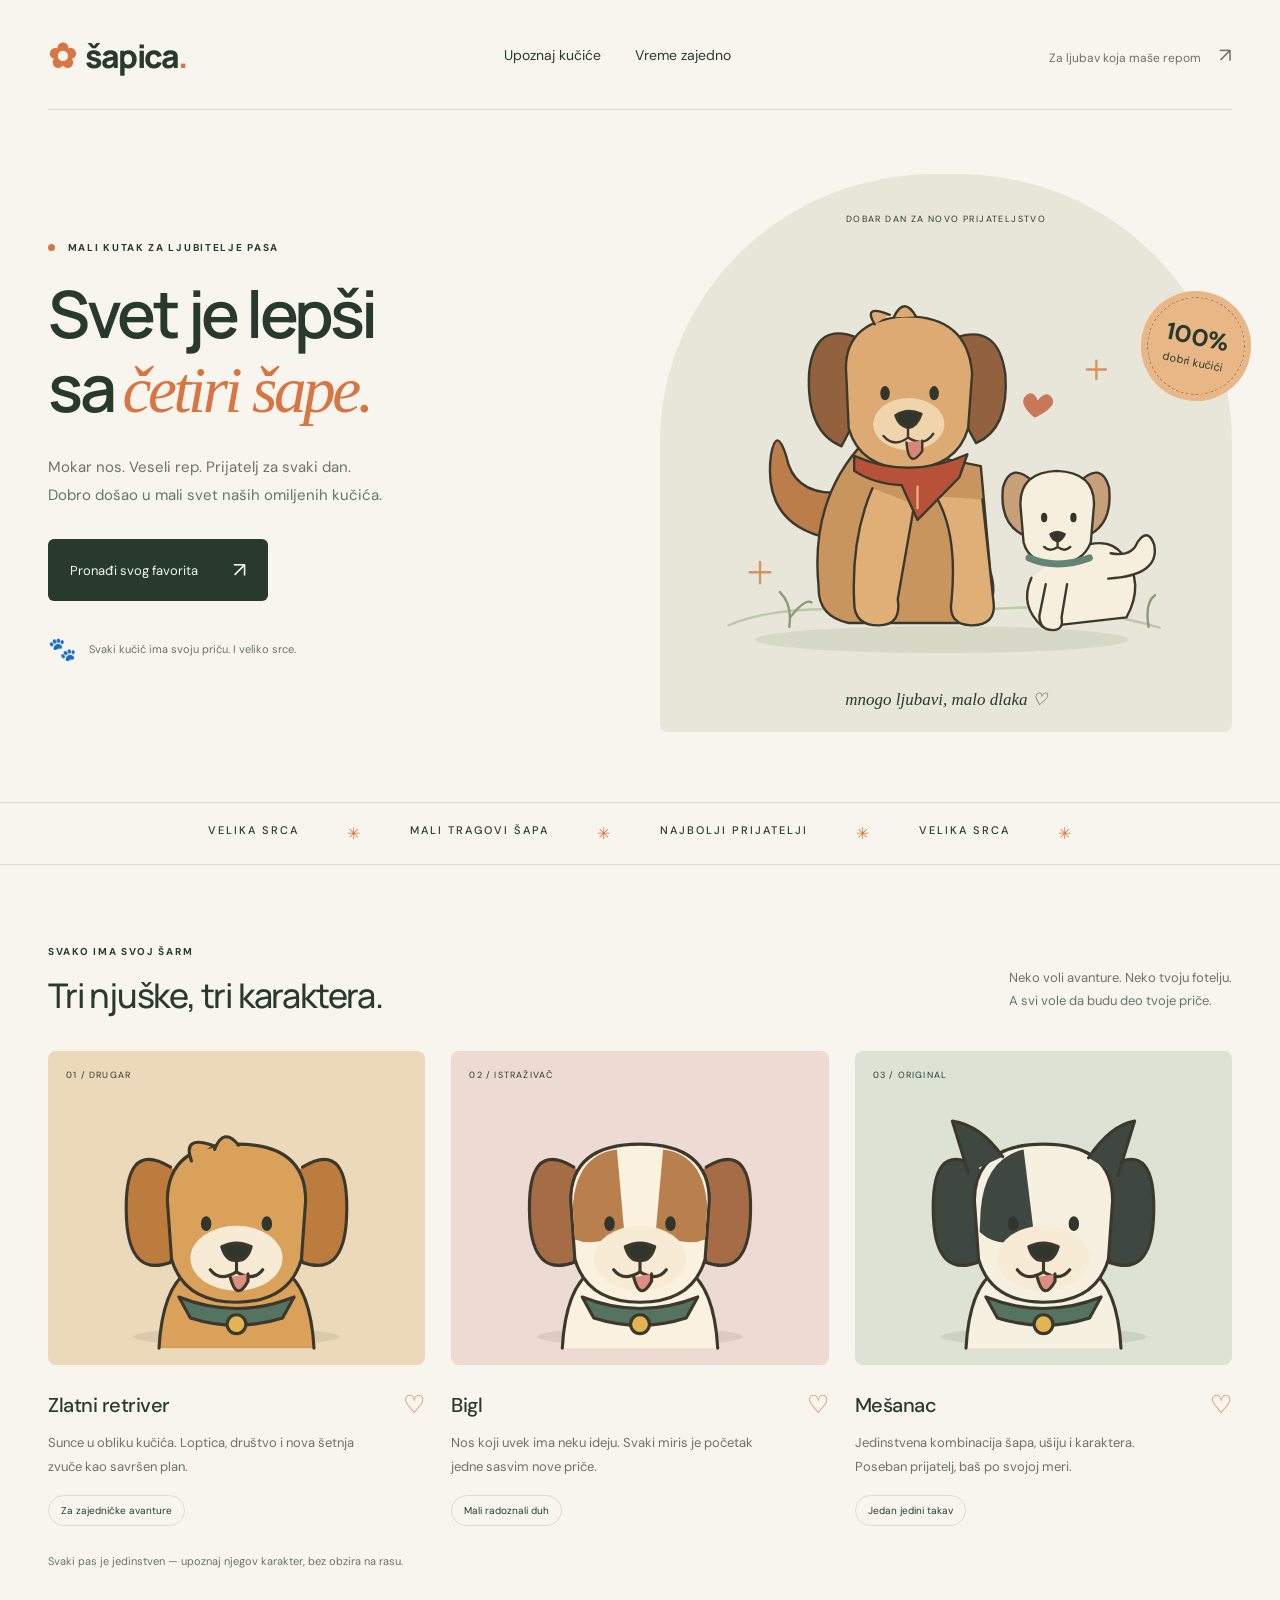
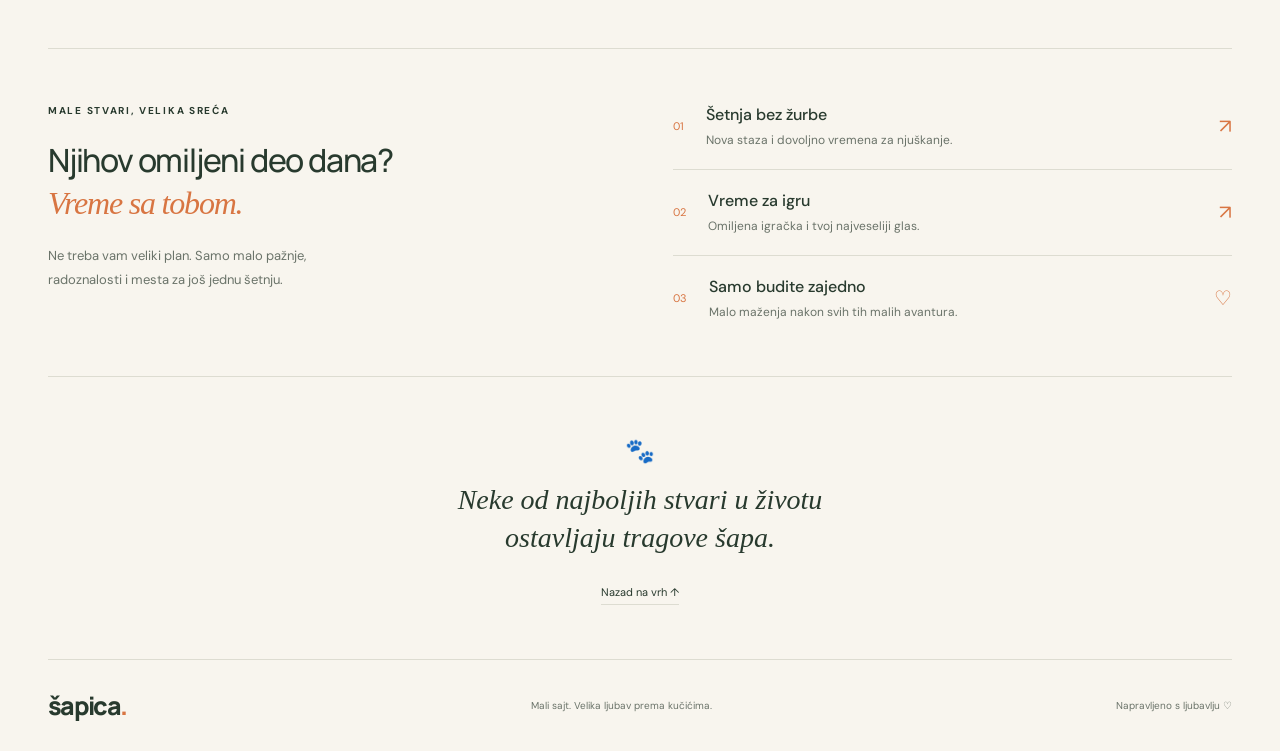
==== index.html @ c19b3b9b "Add Šapica static dog website" ====
<!doctype html>
<html lang="sr-Latn">
<head>
  <meta charset="UTF-8">
  <meta name="viewport" content="width=device-width, initial-scale=1">
  <meta name="theme-color" content="#f8f5ee">
  <meta name="description" content="Mali kutak za velike ljubitelje pasa. Upoznaj kučiće i pronađi inspiraciju za vreme sa svojim najboljim prijateljem.">
  <title>Šapica — mali svet kučića</title>
  <link rel="icon" href="sapica.svg" type="image/svg+xml">
  <link rel="stylesheet" href="style.css">
</head>
<body>
  <a class="skip-link" href="#sadrzaj">Pređi na sadržaj</a>
  <header class="site-header wrap">
    <a class="brand" href="#" aria-label="Šapica, početna"><span class="brand-icon">✿</span> šapica<span class="brand-dot">.</span></a>
    <nav aria-label="Glavna navigacija"><a href="#kucici">Upoznaj kučiće</a><a href="#zajedno">Vreme zajedno</a></nav>
    <a class="header-note" href="#zajedno">Za ljubav koja maše repom <span>↗</span></a>
  </header>
  <main id="sadrzaj">
    <section class="hero wrap">
      <div class="hero-copy">
        <p class="eyebrow"><span></span> MALI KUTAK ZA LJUBITELJE PASA</p>
        <h1>Svet je lepši<br>sa <em>četiri šape.</em></h1>
        <p class="intro">Mokar nos. Veseli rep. Prijatelj za svaki dan.<br>Dobro došao u mali svet naših omiljenih kučića.</p>
        <a class="button" href="#kucici">Pronađi svog favorita <span>↗</span></a>
        <div class="hero-footnote"><span class="tiny-paw">🐾</span> Svaki kučić ima svoju priču. I veliko srce.</div>
      </div>
      <div class="hero-art">
        <div class="art-heading">DOBAR DAN ZA NOVO PRIJATELJSTVO</div>
        <img src="kucici.svg" width="700" height="640" alt="Ilustracija veselog smeđeg kučića sa crvenom maramom i malog belog kučića">
        <span class="art-sticker">100%<br><small>dobri kučići</small></span>
        <span class="art-caption">mnogo ljubavi, malo dlaka ♡</span>
      </div>
    </section>
    <div class="ribbon" aria-hidden="true"><span>VELIKA SRCA</span><span>✳</span><span>MALI TRAGOVI ŠAPA</span><span>✳</span><span>NAJBOLJI PRIJATELJI</span><span>✳</span><span>VELIKA SRCA</span><span>✳</span></div>
    <section class="dogs wrap" id="kucici">
      <div class="section-heading"><div><p class="eyebrow">SVAKO IMA SVOJ ŠARM</p><h2>Tri njuške, tri karaktera.</h2></div><p>Neko voli avanture. Neko tvoju fotelju.<br>A svi vole da budu deo tvoje priče.</p></div>
      <div class="dog-grid">
        <article class="dog-card"><div class="portrait golden"><img src="retriver.svg" alt="Ilustracija zlatnog retrivera" width="360" height="300" loading="lazy"><span>01 / DRUGAR</span></div><div class="card-title"><h3>Zlatni retriver</h3><span>♡</span></div><p>Sunce u obliku kučića. Loptica, društvo i nova šetnja zvuče kao savršen plan.</p><span class="tag">Za zajedničke avanture</span></article>
        <article class="dog-card"><div class="portrait pink"><img src="bigl.svg" alt="Ilustracija bigla" width="360" height="300" loading="lazy"><span>02 / ISTRAŽIVAČ</span></div><div class="card-title"><h3>Bigl</h3><span>♡</span></div><p>Nos koji uvek ima neku ideju. Svaki miris je početak jedne sasvim nove priče.</p><span class="tag">Mali radoznali duh</span></article>
        <article class="dog-card"><div class="portrait green"><img src="mesanac.svg" alt="Ilustracija crno-belog mešanca" width="360" height="300" loading="lazy"><span>03 / ORIGINAL</span></div><div class="card-title"><h3>Mešanac</h3><span>♡</span></div><p>Jedinstvena kombinacija šapa, ušiju i karaktera. Poseban prijatelj, baš po svojoj meri.</p><span class="tag">Jedan jedini takav</span></article>
      </div>
      <p class="small-note">Svaki pas je jedinstven — upoznaj njegov karakter, bez obzira na rasu.</p>
    </section>
    <section class="together wrap" id="zajedno"><div class="together-copy"><p class="eyebrow">MALE STVARI, VELIKA SREĆA</p><h2>Njihov omiljeni deo dana?<br><em>Vreme sa tobom.</em></h2><p>Ne treba vam veliki plan. Samo malo pažnje,<br>radoznalosti i mesta za još jednu šetnju.</p></div><div class="ideas"><div><span>01</span><div><h3>Šetnja bez žurbe</h3><p>Nova staza i dovoljno vremena za njuškanje.</p></div><span>↗</span></div><div><span>02</span><div><h3>Vreme za igru</h3><p>Omiljena igračka i tvoj najveseliji glas.</p></div><span>↗</span></div><div><span>03</span><div><h3>Samo budite zajedno</h3><p>Malo maženja nakon svih tih malih avantura.</p></div><span>♡</span></div></div></section>
    <section class="closing wrap"><span>🐾</span><p>Neke od najboljih stvari u životu<br>ostavljaju tragove šapa.</p><a href="#">Nazad na vrh ↑</a></section>
  </main>
  <footer class="wrap"><a class="brand" href="#">šapica<span class="brand-dot">.</span></a><p>Mali sajt. Velika ljubav prema kučićima.</p><span>Napravljeno s ljubavlju ♡</span></footer>
</body>
</html>
---- style.css ----
@import url('https://fonts.googleapis.com/css2?family=DM+Sans:wght@400;500;600;700&family=Manrope:wght@400;500;600;700;800&display=swap');
:root{--paper:#f8f5ee;--ink:#283a2e;--muted:#6a7369;--orange:#d87542;--line:#dddcd1}*{box-sizing:border-box}html{scroll-behavior:smooth;scroll-padding-top:25px}body{margin:0;background:var(--paper);color:var(--ink);font-family:'DM Sans',sans-serif;-webkit-font-smoothing:antialiased}a{color:inherit;text-decoration:none}img{display:block;max-width:100%;height:auto}.wrap{max-width:1240px;width:calc(100% - 96px);margin:auto}.site-header{height:110px;display:flex;align-items:center;justify-content:space-between;border-bottom:1px solid var(--line)}.brand{font-family:Manrope,sans-serif;font-size:32px;font-weight:800;letter-spacing:-1.7px}.brand-dot{color:var(--orange)}.brand-icon{font-size:34px;display:inline-block;margin-right:6px;color:var(--orange)}nav{display:flex;gap:34px;font-size:14px}nav a:hover,.header-note:hover{color:var(--orange)}.header-note{font-size:12px;color:var(--muted)}.header-note span{font-size:20px;margin-left:15px}.hero{display:grid;grid-template-columns:1fr 1fr;gap:40px;align-items:center;padding:64px 0 70px}.eyebrow{font-size:10px;font-weight:700;letter-spacing:1.7px;margin:0 0 23px}.eyebrow>span{width:7px;height:7px;display:inline-block;background:var(--orange);border-radius:50%;margin-right:9px}h1,h2,h3,p{margin-top:0}h1{font-family:Manrope,sans-serif;font-size:clamp(44px,5.1vw,70px);font-weight:600;line-height:1.13;letter-spacing:-3.5px;margin-bottom:26px}em{font-family:Georgia,serif;font-weight:400;color:var(--orange)}.intro{font-size:15px;line-height:1.85;color:var(--muted);margin-bottom:30px}.button{display:inline-flex;align-items:center;gap:35px;background:var(--ink);color:var(--paper);border-radius:6px;padding:17px 22px;font-size:13px}.button:hover{background:#425747}.button span{font-size:21px}.hero-footnote{display:flex;align-items:center;gap:12px;font-size:11px;color:var(--muted);margin-top:33px}.tiny-paw{font-size:23px}.hero-art{background:#e8e6d8;border-radius:48% 48% 8px 8px;position:relative;min-width:0;padding:29px 9px 10px}.art-heading{font-size:9px;letter-spacing:1.4px;text-align:center;margin-top:10px}.hero-art img{width:100%;margin-top:-10px}.art-sticker{position:absolute;right:-13px;top:22%;width:98px;height:98px;background:#e9b686;border-radius:50%;display:flex;flex-direction:column;justify-content:center;align-items:center;transform:rotate(12deg);font-size:24px;font-weight:700;line-height:1.1;border:1px dashed #9c714c;outline:6px solid #e9b686}.art-sticker small{font-size:11px;font-weight:400;margin-top:5px}.art-caption{position:absolute;bottom:22px;left:0;width:100%;text-align:center;font:italic 17px Georgia,serif}.ribbon{display:flex;justify-content:center;gap:48px;white-space:nowrap;overflow:hidden;border-top:1px solid var(--line);border-bottom:1px solid var(--line);padding:20px 0;font-size:11px;font-weight:500;letter-spacing:2px}.ribbon span:nth-child(even){color:var(--orange);font-size:16px}.dogs{padding:80px 0}.section-heading{display:flex;justify-content:space-between;align-items:flex-end;margin-bottom:34px}.section-heading .eyebrow{margin-bottom:15px}h2{font-family:Manrope,sans-serif;font-size:34px;font-weight:500;letter-spacing:-1.2px;line-height:1.3;margin-bottom:0}.section-heading>p{font-size:13px;line-height:1.8;color:var(--muted);margin-bottom:4px}.dog-grid{display:grid;grid-template-columns:repeat(3,1fr);gap:26px}.portrait{position:relative;border-radius:8px;overflow:hidden}.golden{background:#ecd9b9}.pink{background:#eddbd3}.green{background:#dce3d5}.portrait img{width:100%}.portrait>span{position:absolute;top:18px;left:18px;font-size:9px;letter-spacing:1.2px}.card-title{display:flex;justify-content:space-between;align-items:center;margin:23px 0 10px}.card-title h3{font-size:20px;font-weight:500;margin:0;letter-spacing:-.5px}.card-title>span{font-size:25px;color:var(--orange)}.dog-card p{font-size:13px;line-height:1.8;color:var(--muted);max-width:320px;margin-bottom:17px}.tag{display:inline-block;border:1px solid var(--line);border-radius:20px;font-size:10px;padding:8px 12px}.small-note{font-size:11px;color:var(--muted);margin:28px 0 0}.together{border-top:1px solid var(--line);border-bottom:1px solid var(--line);padding:55px 0;display:grid;grid-template-columns:1fr 1fr;gap:65px}.together h2{font-size:32px;margin-bottom:20px}.together-copy>p:last-child{font-size:13px;line-height:1.8;color:var(--muted);margin-bottom:0}.ideas>div{display:flex;align-items:center;gap:22px;padding:20px 0;border-bottom:1px solid var(--line)}.ideas>div:first-child{padding-top:0}.ideas>div:last-child{border-bottom:0;padding-bottom:0}.ideas>div>span:first-child{font-size:11px;color:var(--orange)}.ideas>div>span:last-child{margin-left:auto;font-size:20px;color:var(--orange)}.ideas h3{font-size:16px;font-weight:500;margin-bottom:6px}.ideas p{font-size:12px;color:var(--muted);margin:0;line-height:1.5}.closing{padding:58px 0;text-align:center}.closing>span{font-size:24px}.closing p{font:italic 28px/1.35 Georgia,serif;margin:15px 0 23px}.closing a{font-size:11px;border-bottom:1px solid var(--line);padding-bottom:5px}footer{display:flex;justify-content:space-between;align-items:center;border-top:1px solid var(--line);padding:28px 0}footer .brand{font-size:25px}footer p,footer>span{font-size:10px;color:var(--muted);margin:0}.skip-link{position:absolute;left:12px;top:-80px;background:var(--ink);color:white;padding:14px;z-index:10}.skip-link:focus{top:12px}a:focus-visible{outline:3px solid var(--orange);outline-offset:5px}@media(min-width:1500px){.hero{padding-top:80px}}@media(max-width:900px){.wrap{width:calc(100% - 48px)}.header-note{display:none}.hero{gap:25px}h1{font-size:46px;letter-spacing:-2px}.art-sticker{width:75px;height:75px;font-size:20px;right:-5px}.art-sticker small{font-size:9px}.art-caption{font-size:13px;bottom:15px}.section-heading>p{max-width:220px}.dog-grid{gap:18px}.card-title h3{font-size:17px}.together{gap:30px}.together h2{font-size:27px}}@media(max-width:600px){.wrap{width:calc(100% - 40px)}.site-header{height:83px}.brand{font-size:27px}.brand-icon{font-size:29px}nav{gap:16px;font-size:11px}.hero{grid-template-columns:1fr;padding:40px 0;gap:34px}.eyebrow{font-size:9px;margin-bottom:19px}h1{font-size:49px;letter-spacing:-2.5px}.intro{font-size:13px;line-height:1.8}.hero-footnote{margin-top:23px;font-size:10px}.hero-art{max-width:400px;width:100%;margin:auto}.art-heading{font-size:8px}.art-caption{font-size:16px;bottom:20px}.art-sticker{width:85px;height:85px;font-size:23px}.ribbon{gap:25px;padding:17px 0;font-size:9px}.dogs{padding:47px 0}.section-heading{display:block;margin-bottom:25px}h2{font-size:29px}.section-heading>p{max-width:none;margin-top:17px}.dog-grid{grid-template-columns:1fr;gap:34px}.portrait img{max-height:290px;object-fit:contain}.card-title{margin-top:18px}.card-title h3{font-size:21px}.dog-card p{max-width:none}.together{grid-template-columns:1fr;padding:40px 0;gap:30px}.together h2{font-size:29px}.ideas>div{gap:18px}.closing{padding:42px 0}.closing p{font-size:25px}footer{flex-wrap:wrap;gap:15px;padding:24px 0}footer p{width:calc(100% - 90px);text-align:right}footer>span{width:100%;text-align:center;font-size:9px}.small-note{line-height:1.6}}@media(prefers-reduced-motion:reduce){html{scroll-behavior:auto}}
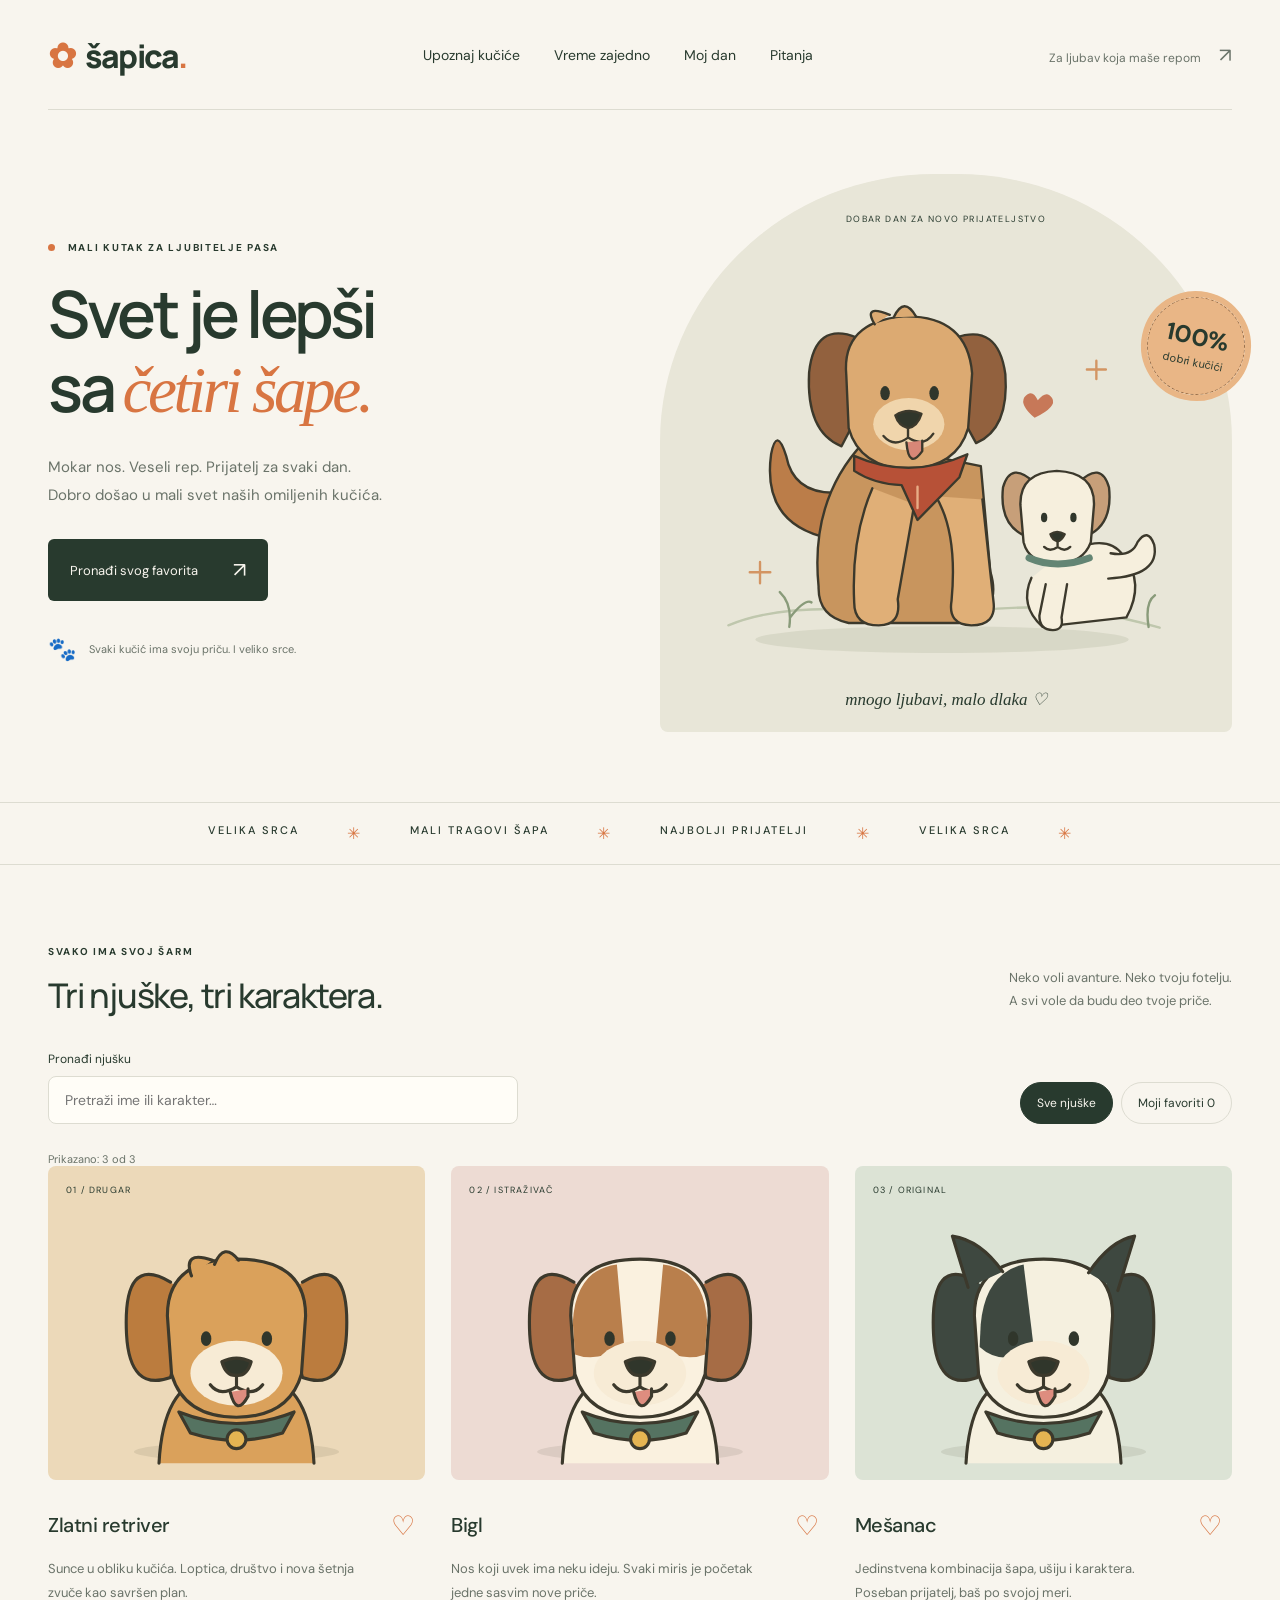
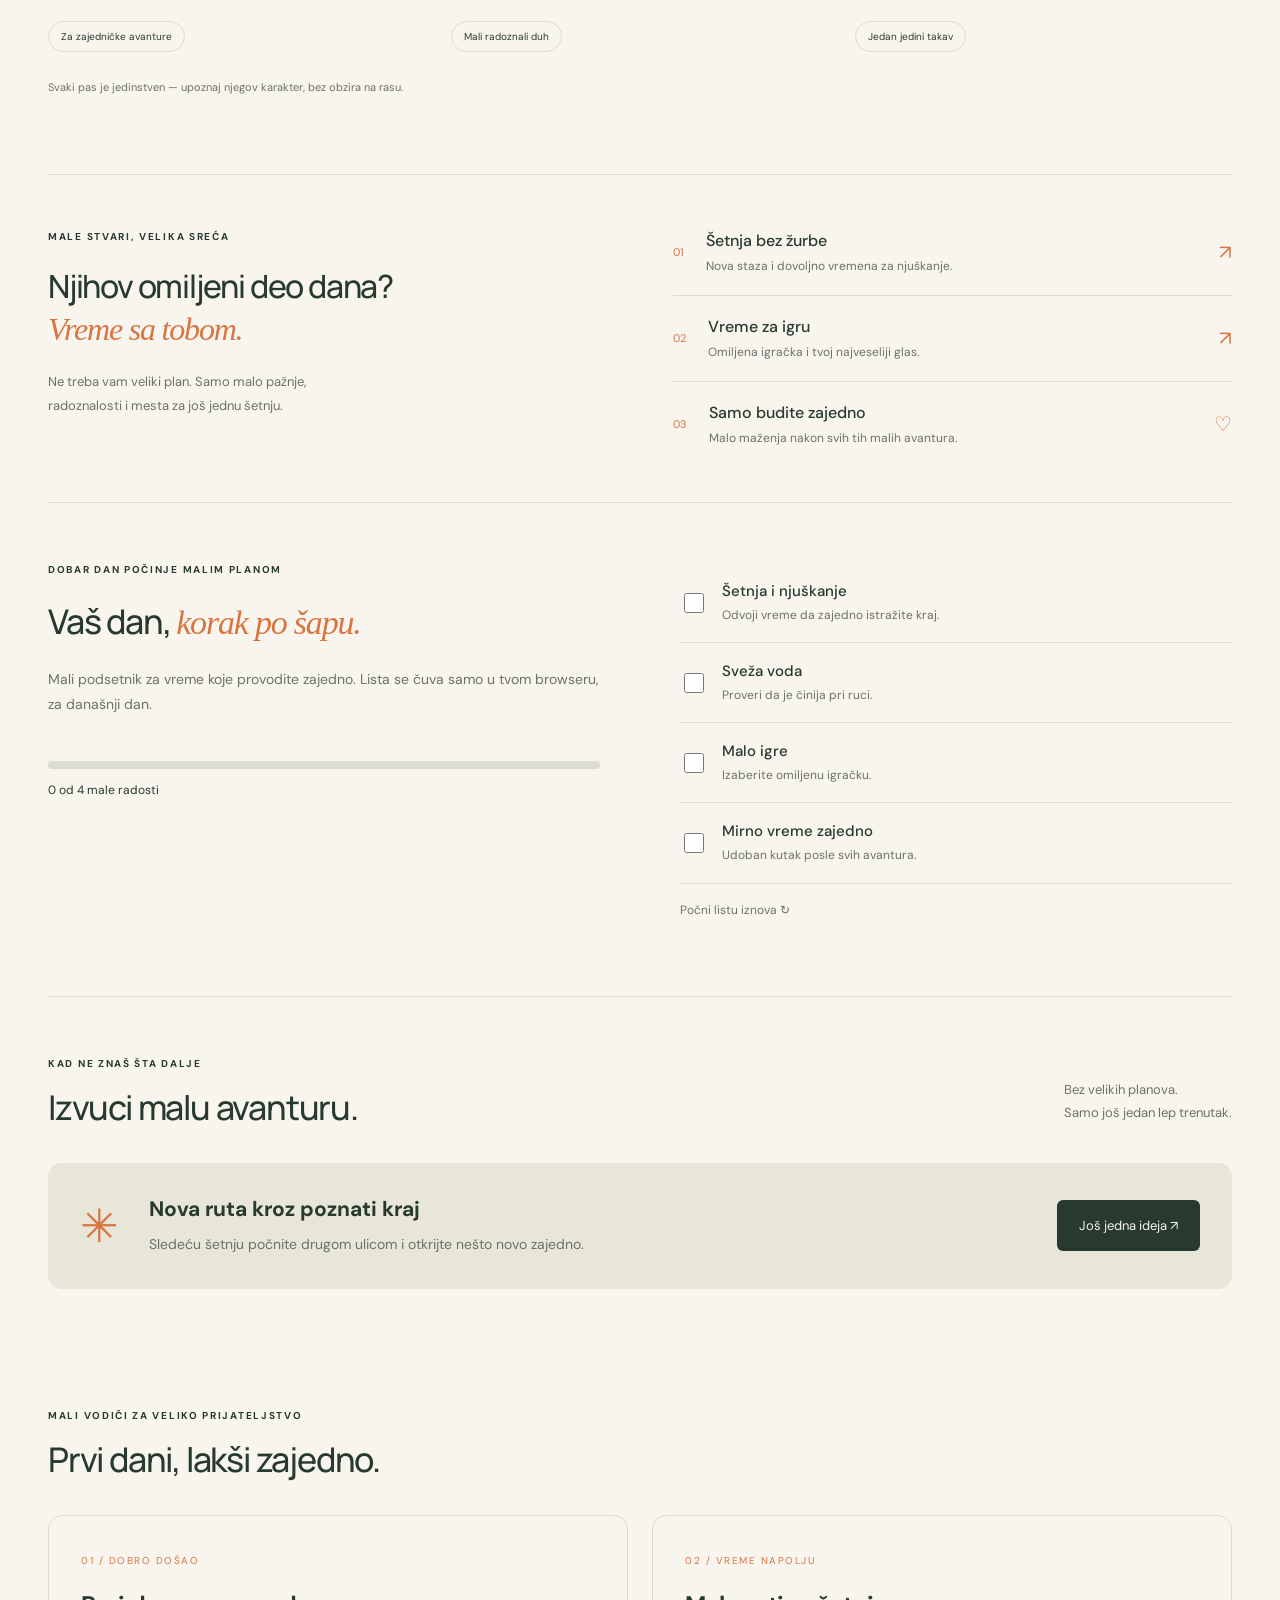
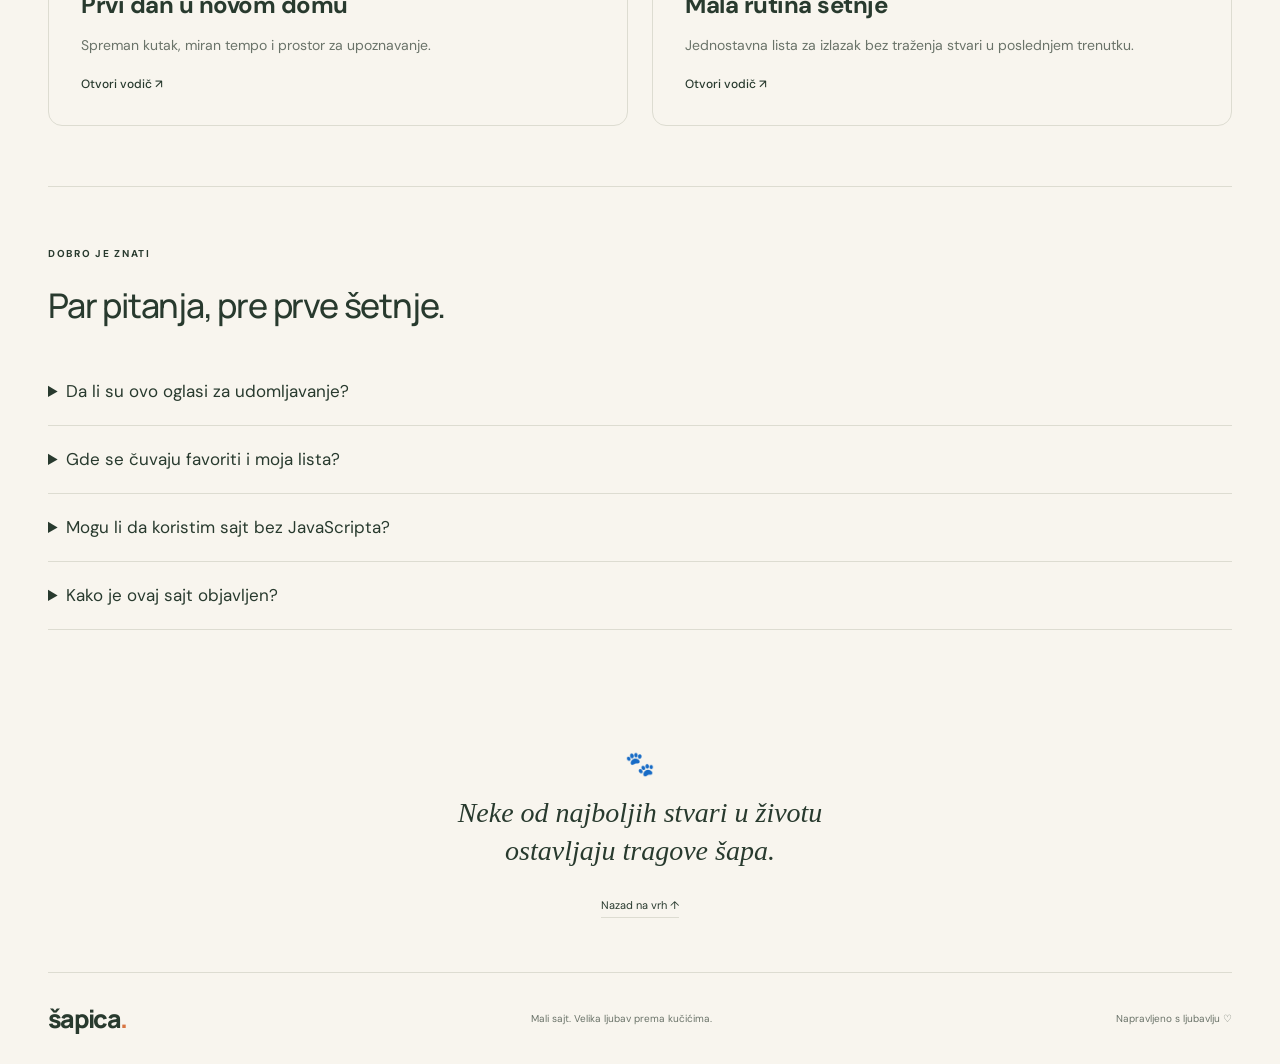
==== commit df14b6ad: "Expand Šapica with interactive daily tools and guides" ====
--- a/index.html
+++ b/index.html
@@ -13,10 +13,10 @@
   <a class="skip-link" href="#sadrzaj">Pređi na sadržaj</a>
   <header class="site-header wrap">
     <a class="brand" href="#" aria-label="Šapica, početna"><span class="brand-icon">✿</span> šapica<span class="brand-dot">.</span></a>
-    <nav aria-label="Glavna navigacija"><a href="#kucici">Upoznaj kučiće</a><a href="#zajedno">Vreme zajedno</a></nav>
+    <nav aria-label="Glavna navigacija"><a href="#kucici">Upoznaj kučiće</a><a href="#zajedno">Vreme zajedno</a><a href="#plan">Moj dan</a><a href="#pitanja">Pitanja</a></nav>
     <a class="header-note" href="#zajedno">Za ljubav koja maše repom <span>↗</span></a>
   </header>
-  <main id="sadrzaj">
+  <main id="sadrzaj" data-release="sapica-20261007-v2">
     <section class="hero wrap">
       <div class="hero-copy">
         <p class="eyebrow"><span></span> MALI KUTAK ZA LJUBITELJE PASA</p>
@@ -35,16 +35,28 @@
     <div class="ribbon" aria-hidden="true"><span>VELIKA SRCA</span><span>✳</span><span>MALI TRAGOVI ŠAPA</span><span>✳</span><span>NAJBOLJI PRIJATELJI</span><span>✳</span><span>VELIKA SRCA</span><span>✳</span></div>
     <section class="dogs wrap" id="kucici">
       <div class="section-heading"><div><p class="eyebrow">SVAKO IMA SVOJ ŠARM</p><h2>Tri njuške, tri karaktera.</h2></div><p>Neko voli avanture. Neko tvoju fotelju.<br>A svi vole da budu deo tvoje priče.</p></div>
-      <div class="dog-grid">
-        <article class="dog-card"><div class="portrait golden"><img src="retriver.svg" alt="Ilustracija zlatnog retrivera" width="360" height="300" loading="lazy"><span>01 / DRUGAR</span></div><div class="card-title"><h3>Zlatni retriver</h3><span>♡</span></div><p>Sunce u obliku kučića. Loptica, društvo i nova šetnja zvuče kao savršen plan.</p><span class="tag">Za zajedničke avanture</span></article>
-        <article class="dog-card"><div class="portrait pink"><img src="bigl.svg" alt="Ilustracija bigla" width="360" height="300" loading="lazy"><span>02 / ISTRAŽIVAČ</span></div><div class="card-title"><h3>Bigl</h3><span>♡</span></div><p>Nos koji uvek ima neku ideju. Svaki miris je početak jedne sasvim nove priče.</p><span class="tag">Mali radoznali duh</span></article>
-        <article class="dog-card"><div class="portrait green"><img src="mesanac.svg" alt="Ilustracija crno-belog mešanca" width="360" height="300" loading="lazy"><span>03 / ORIGINAL</span></div><div class="card-title"><h3>Mešanac</h3><span>♡</span></div><p>Jedinstvena kombinacija šapa, ušiju i karaktera. Poseban prijatelj, baš po svojoj meri.</p><span class="tag">Jedan jedini takav</span></article>
+      <div class="catalog-tools"><label for="dog-search">Pronađi njušku<input id="dog-search" type="search" placeholder="Pretraži ime ili karakter…"></label><div class="filter-group" role="group" aria-label="Prikaz kučića"><button class="chip selected" type="button" data-filter="all" aria-pressed="true">Sve njuške</button><button class="chip" type="button" data-filter="favorites" aria-pressed="false">Moji favoriti <span id="favorite-count">0</span></button></div></div><p id="catalog-status" class="small-note" role="status" aria-live="polite">3 njuške za upoznavanje</p><div class="dog-grid">
+        <article class="dog-card" data-dog="retriver"><div class="portrait golden"><img src="retriver.svg" alt="Ilustracija zlatnog retrivera" width="360" height="300" loading="lazy"><span>01 / DRUGAR</span></div><div class="card-title"><h3>Zlatni retriver</h3><button class="favorite" type="button" aria-label="Dodaj u favorite: Zlatni retriver" aria-pressed="false">♡</button></div><p>Sunce u obliku kučića. Loptica, društvo i nova šetnja zvuče kao savršen plan.</p><span class="tag">Za zajedničke avanture</span></article>
+        <article class="dog-card" data-dog="bigl"><div class="portrait pink"><img src="bigl.svg" alt="Ilustracija bigla" width="360" height="300" loading="lazy"><span>02 / ISTRAŽIVAČ</span></div><div class="card-title"><h3>Bigl</h3><button class="favorite" type="button" aria-label="Dodaj u favorite: Bigl" aria-pressed="false">♡</button></div><p>Nos koji uvek ima neku ideju. Svaki miris je početak jedne sasvim nove priče.</p><span class="tag">Mali radoznali duh</span></article>
+        <article class="dog-card" data-dog="mesanac"><div class="portrait green"><img src="mesanac.svg" alt="Ilustracija crno-belog mešanca" width="360" height="300" loading="lazy"><span>03 / ORIGINAL</span></div><div class="card-title"><h3>Mešanac</h3><button class="favorite" type="button" aria-label="Dodaj u favorite: Mešanac" aria-pressed="false">♡</button></div><p>Jedinstvena kombinacija šapa, ušiju i karaktera. Poseban prijatelj, baš po svojoj meri.</p><span class="tag">Jedan jedini takav</span></article>
       </div>
+      <p id="no-results" class="no-results" hidden>Nema rezultata. Probaj kraći naziv ili izaberi Sve njuške.</p>
       <p class="small-note">Svaki pas je jedinstven — upoznaj njegov karakter, bez obzira na rasu.</p>
     </section>
     <section class="together wrap" id="zajedno"><div class="together-copy"><p class="eyebrow">MALE STVARI, VELIKA SREĆA</p><h2>Njihov omiljeni deo dana?<br><em>Vreme sa tobom.</em></h2><p>Ne treba vam veliki plan. Samo malo pažnje,<br>radoznalosti i mesta za još jednu šetnju.</p></div><div class="ideas"><div><span>01</span><div><h3>Šetnja bez žurbe</h3><p>Nova staza i dovoljno vremena za njuškanje.</p></div><span>↗</span></div><div><span>02</span><div><h3>Vreme za igru</h3><p>Omiljena igračka i tvoj najveseliji glas.</p></div><span>↗</span></div><div><span>03</span><div><h3>Samo budite zajedno</h3><p>Malo maženja nakon svih tih malih avantura.</p></div><span>♡</span></div></div></section>
+
+    <section class="day-plan wrap" id="plan">
+      <div><p class="eyebrow">DOBAR DAN POČINJE MALIM PLANOM</p><h2>Vaš dan, <em>korak po šapu.</em></h2><p class="muted">Mali podsetnik za vreme koje provodite zajedno. Lista se čuva samo u tvom browseru, za današnji dan.</p><div class="plan-progress"><progress id="day-progress" value="0" max="4" aria-label="Završene aktivnosti"></progress><p id="day-status" role="status" aria-live="polite">0 od 4 male radosti</p></div></div>
+      <div class="checklist"><label><input type="checkbox" data-task="walk"><span><strong>Šetnja i njuškanje</strong><small>Odvoji vreme da zajedno istražite kraj.</small></span></label><label><input type="checkbox" data-task="water"><span><strong>Sveža voda</strong><small>Proveri da je činija pri ruci.</small></span></label><label><input type="checkbox" data-task="play"><span><strong>Malo igre</strong><small>Izaberite omiljenu igračku.</small></span></label><label><input type="checkbox" data-task="rest"><span><strong>Mirno vreme zajedno</strong><small>Udoban kutak posle svih avantura.</small></span></label><button class="text-button" id="reset-plan" type="button">Počni listu iznova ↻</button></div>
+    </section>
+    <section class="activity-section wrap" id="ideja"><div class="section-heading"><div><p class="eyebrow">KAD NE ZNAŠ ŠTA DALJE</p><h2>Izvuci malu avanturu.</h2></div><p>Bez velikih planova.<br>Samo još jedan lep trenutak.</p></div><div class="activity-card"><span class="activity-icon" aria-hidden="true">✳</span><div><h3 id="activity-title">Nova ruta kroz poznati kraj</h3><p id="activity-description" aria-live="polite">Sledeću šetnju počnite drugom ulicom i otkrijte nešto novo zajedno.</p></div><button class="button" type="button" id="next-activity">Još jedna ideja ↗</button></div></section>
+    <section class="guides wrap" id="vodici"><div class="section-heading"><div><p class="eyebrow">MALI VODIČI ZA VELIKO PRIJATELJSTVO</p><h2>Prvi dani, lakši zajedno.</h2></div></div><div class="guide-grid"><a href="vodici/prvi-dani.html"><span>01 / DOBRO DOŠAO</span><h3>Prvi dan u novom domu</h3><p>Spreman kutak, miran tempo i prostor za upoznavanje.</p><strong>Otvori vodič ↗</strong></a><a href="vodici/setnja.html"><span>02 / VREME NAPOLJU</span><h3>Mala rutina šetnje</h3><p>Jednostavna lista za izlazak bez traženja stvari u poslednjem trenutku.</p><strong>Otvori vodič ↗</strong></a></div></section>
+    <section class="faq wrap" id="pitanja"><p class="eyebrow">DOBRO JE ZNATI</p><h2>Par pitanja, pre prve šetnje.</h2><details><summary>Da li su ovo oglasi za udomljavanje?</summary><p>Ne. Šapica je mali ilustrativni sajt za ljubitelje pasa. Prikazane njuške nisu stvarni oglasi. Za udomljavanje se obrati lokalnom udruženju ili azilu.</p></details><details><summary>Gde se čuvaju favoriti i moja lista?</summary><p>Samo u lokalnoj memoriji tvog browsera. Ne šaljemo ih na server i ne treba ti nalog. Brisanjem podataka browsera brišeš i listu.</p></details><details><summary>Mogu li da koristim sajt bez JavaScripta?</summary><p>Da, sve ilustracije, tekstovi, vodiči i pitanja su dostupni. Pretraga, favoriti i čuvanje dnevne liste koriste JavaScript.</p></details><details><summary>Kako je ovaj sajt objavljen?</summary><p>Kod je na GitHubu, a objavljen je preko <a href="https://shipvela.com/">Shipvele</a>. Ovaj demo proverava novi build, lokalne fajlove, više stranica i HTTPS.</p></details></section>
+
     <section class="closing wrap"><span>🐾</span><p>Neke od najboljih stvari u životu<br>ostavljaju tragove šapa.</p><a href="#">Nazad na vrh ↑</a></section>
   </main>
   <footer class="wrap"><a class="brand" href="#">šapica<span class="brand-dot">.</span></a><p>Mali sajt. Velika ljubav prema kučićima.</p><span>Napravljeno s ljubavlju ♡</span></footer>
+  <script src="app.js" defer></script>
+  <noscript><p class="wrap small-note">Pretraga, favoriti i dnevna lista rade kada uključiš JavaScript. Vodiči su uvek dostupni.</p></noscript>
 </body>
 </html>
--- a/style.css
+++ b/style.css
@@ -1,2 +1,5 @@
 @import url('https://fonts.googleapis.com/css2?family=DM+Sans:wght@400;500;600;700&family=Manrope:wght@400;500;600;700;800&display=swap');
 :root{--paper:#f8f5ee;--ink:#283a2e;--muted:#6a7369;--orange:#d87542;--line:#dddcd1}*{box-sizing:border-box}html{scroll-behavior:smooth;scroll-padding-top:25px}body{margin:0;background:var(--paper);color:var(--ink);font-family:'DM Sans',sans-serif;-webkit-font-smoothing:antialiased}a{color:inherit;text-decoration:none}img{display:block;max-width:100%;height:auto}.wrap{max-width:1240px;width:calc(100% - 96px);margin:auto}.site-header{height:110px;display:flex;align-items:center;justify-content:space-between;border-bottom:1px solid var(--line)}.brand{font-family:Manrope,sans-serif;font-size:32px;font-weight:800;letter-spacing:-1.7px}.brand-dot{color:var(--orange)}.brand-icon{font-size:34px;display:inline-block;margin-right:6px;color:var(--orange)}nav{display:flex;gap:34px;font-size:14px}nav a:hover,.header-note:hover{color:var(--orange)}.header-note{font-size:12px;color:var(--muted)}.header-note span{font-size:20px;margin-left:15px}.hero{display:grid;grid-template-columns:1fr 1fr;gap:40px;align-items:center;padding:64px 0 70px}.eyebrow{font-size:10px;font-weight:700;letter-spacing:1.7px;margin:0 0 23px}.eyebrow>span{width:7px;height:7px;display:inline-block;background:var(--orange);border-radius:50%;margin-right:9px}h1,h2,h3,p{margin-top:0}h1{font-family:Manrope,sans-serif;font-size:clamp(44px,5.1vw,70px);font-weight:600;line-height:1.13;letter-spacing:-3.5px;margin-bottom:26px}em{font-family:Georgia,serif;font-weight:400;color:var(--orange)}.intro{font-size:15px;line-height:1.85;color:var(--muted);margin-bottom:30px}.button{display:inline-flex;align-items:center;gap:35px;background:var(--ink);color:var(--paper);border-radius:6px;padding:17px 22px;font-size:13px}.button:hover{background:#425747}.button span{font-size:21px}.hero-footnote{display:flex;align-items:center;gap:12px;font-size:11px;color:var(--muted);margin-top:33px}.tiny-paw{font-size:23px}.hero-art{background:#e8e6d8;border-radius:48% 48% 8px 8px;position:relative;min-width:0;padding:29px 9px 10px}.art-heading{font-size:9px;letter-spacing:1.4px;text-align:center;margin-top:10px}.hero-art img{width:100%;margin-top:-10px}.art-sticker{position:absolute;right:-13px;top:22%;width:98px;height:98px;background:#e9b686;border-radius:50%;display:flex;flex-direction:column;justify-content:center;align-items:center;transform:rotate(12deg);font-size:24px;font-weight:700;line-height:1.1;border:1px dashed #9c714c;outline:6px solid #e9b686}.art-sticker small{font-size:11px;font-weight:400;margin-top:5px}.art-caption{position:absolute;bottom:22px;left:0;width:100%;text-align:center;font:italic 17px Georgia,serif}.ribbon{display:flex;justify-content:center;gap:48px;white-space:nowrap;overflow:hidden;border-top:1px solid var(--line);border-bottom:1px solid var(--line);padding:20px 0;font-size:11px;font-weight:500;letter-spacing:2px}.ribbon span:nth-child(even){color:var(--orange);font-size:16px}.dogs{padding:80px 0}.section-heading{display:flex;justify-content:space-between;align-items:flex-end;margin-bottom:34px}.section-heading .eyebrow{margin-bottom:15px}h2{font-family:Manrope,sans-serif;font-size:34px;font-weight:500;letter-spacing:-1.2px;line-height:1.3;margin-bottom:0}.section-heading>p{font-size:13px;line-height:1.8;color:var(--muted);margin-bottom:4px}.dog-grid{display:grid;grid-template-columns:repeat(3,1fr);gap:26px}.portrait{position:relative;border-radius:8px;overflow:hidden}.golden{background:#ecd9b9}.pink{background:#eddbd3}.green{background:#dce3d5}.portrait img{width:100%}.portrait>span{position:absolute;top:18px;left:18px;font-size:9px;letter-spacing:1.2px}.card-title{display:flex;justify-content:space-between;align-items:center;margin:23px 0 10px}.card-title h3{font-size:20px;font-weight:500;margin:0;letter-spacing:-.5px}.card-title>span{font-size:25px;color:var(--orange)}.dog-card p{font-size:13px;line-height:1.8;color:var(--muted);max-width:320px;margin-bottom:17px}.tag{display:inline-block;border:1px solid var(--line);border-radius:20px;font-size:10px;padding:8px 12px}.small-note{font-size:11px;color:var(--muted);margin:28px 0 0}.together{border-top:1px solid var(--line);border-bottom:1px solid var(--line);padding:55px 0;display:grid;grid-template-columns:1fr 1fr;gap:65px}.together h2{font-size:32px;margin-bottom:20px}.together-copy>p:last-child{font-size:13px;line-height:1.8;color:var(--muted);margin-bottom:0}.ideas>div{display:flex;align-items:center;gap:22px;padding:20px 0;border-bottom:1px solid var(--line)}.ideas>div:first-child{padding-top:0}.ideas>div:last-child{border-bottom:0;padding-bottom:0}.ideas>div>span:first-child{font-size:11px;color:var(--orange)}.ideas>div>span:last-child{margin-left:auto;font-size:20px;color:var(--orange)}.ideas h3{font-size:16px;font-weight:500;margin-bottom:6px}.ideas p{font-size:12px;color:var(--muted);margin:0;line-height:1.5}.closing{padding:58px 0;text-align:center}.closing>span{font-size:24px}.closing p{font:italic 28px/1.35 Georgia,serif;margin:15px 0 23px}.closing a{font-size:11px;border-bottom:1px solid var(--line);padding-bottom:5px}footer{display:flex;justify-content:space-between;align-items:center;border-top:1px solid var(--line);padding:28px 0}footer .brand{font-size:25px}footer p,footer>span{font-size:10px;color:var(--muted);margin:0}.skip-link{position:absolute;left:12px;top:-80px;background:var(--ink);color:white;padding:14px;z-index:10}.skip-link:focus{top:12px}a:focus-visible{outline:3px solid var(--orange);outline-offset:5px}@media(min-width:1500px){.hero{padding-top:80px}}@media(max-width:900px){.wrap{width:calc(100% - 48px)}.header-note{display:none}.hero{gap:25px}h1{font-size:46px;letter-spacing:-2px}.art-sticker{width:75px;height:75px;font-size:20px;right:-5px}.art-sticker small{font-size:9px}.art-caption{font-size:13px;bottom:15px}.section-heading>p{max-width:220px}.dog-grid{gap:18px}.card-title h3{font-size:17px}.together{gap:30px}.together h2{font-size:27px}}@media(max-width:600px){.wrap{width:calc(100% - 40px)}.site-header{height:83px}.brand{font-size:27px}.brand-icon{font-size:29px}nav{gap:16px;font-size:11px}.hero{grid-template-columns:1fr;padding:40px 0;gap:34px}.eyebrow{font-size:9px;margin-bottom:19px}h1{font-size:49px;letter-spacing:-2.5px}.intro{font-size:13px;line-height:1.8}.hero-footnote{margin-top:23px;font-size:10px}.hero-art{max-width:400px;width:100%;margin:auto}.art-heading{font-size:8px}.art-caption{font-size:16px;bottom:20px}.art-sticker{width:85px;height:85px;font-size:23px}.ribbon{gap:25px;padding:17px 0;font-size:9px}.dogs{padding:47px 0}.section-heading{display:block;margin-bottom:25px}h2{font-size:29px}.section-heading>p{max-width:none;margin-top:17px}.dog-grid{grid-template-columns:1fr;gap:34px}.portrait img{max-height:290px;object-fit:contain}.card-title{margin-top:18px}.card-title h3{font-size:21px}.dog-card p{max-width:none}.together{grid-template-columns:1fr;padding:40px 0;gap:30px}.together h2{font-size:29px}.ideas>div{gap:18px}.closing{padding:42px 0}.closing p{font-size:25px}footer{flex-wrap:wrap;gap:15px;padding:24px 0}footer p{width:calc(100% - 90px);text-align:right}footer>span{width:100%;text-align:center;font-size:9px}.small-note{line-height:1.6}}@media(prefers-reduced-motion:reduce){html{scroll-behavior:auto}}
+
+/* A little more room for everyday friendship. */
+[hidden]{display:none!important}.catalog-tools{display:flex;justify-content:space-between;align-items:end;gap:24px;margin:25px 0}.catalog-tools label{display:grid;gap:9px;font-size:12px;flex:1;max-width:470px}.catalog-tools input{font:inherit;font-size:14px;width:100%;border:1px solid var(--line);border-radius:8px;padding:14px 16px;background:#fffdf7;color:var(--ink)}button{font-family:inherit;cursor:pointer}.filter-group{display:flex;gap:8px;flex-wrap:wrap}.chip{border:1px solid var(--line);border-radius:24px;background:transparent;color:var(--ink);padding:12px 16px;font-size:12px}.chip.selected{background:var(--ink);color:var(--paper);border-color:var(--ink)}.favorite{border:0;background:transparent;color:var(--orange);font-size:27px;width:44px;height:44px}.favorite[aria-pressed=true]{background:#ecd9b9;border-radius:50%}.no-results{padding:30px;background:#e8e6d8;border-radius:12px}.day-plan{padding:60px 0;display:grid;grid-template-columns:1fr 1fr;gap:80px;border-bottom:1px solid var(--line)}.muted{color:var(--muted);font-size:14px;line-height:1.8;margin:22px 0}.plan-progress{margin-top:32px}progress{width:100%;height:8px;border:0;border-radius:8px;accent-color:var(--orange);overflow:hidden}progress::-webkit-progress-bar{background:var(--line)}progress::-webkit-progress-value{background:var(--orange)}.plan-progress p{font-size:12px;margin-top:12px}.checklist label{display:flex;gap:15px;align-items:center;padding:17px 0;border-bottom:1px solid var(--line);cursor:pointer}.checklist input{width:20px;height:20px;accent-color:var(--ink);flex-shrink:0}.checklist strong{font-size:15px;font-weight:500}.checklist small{display:block;margin-top:5px;font-size:12px;color:var(--muted);line-height:1.6}.text-button{border:0;background:transparent;color:var(--muted);padding:18px 0;font-size:12px}.activity-section,.guides,.faq{padding:60px 0}.activity-card{background:#e8e6d8;display:flex;align-items:center;gap:30px;padding:32px;border-radius:14px}.activity-icon{font-size:46px;color:var(--orange)}.activity-card>div{flex:1}.activity-card h3{font-size:21px;margin-bottom:9px}.activity-card p{font-size:14px;line-height:1.8;color:var(--muted);margin:0}.activity-card .button{flex-shrink:0;border:0}.guide-grid{display:grid;grid-template-columns:1fr 1fr;gap:24px}.guide-grid>a{padding:32px;border:1px solid var(--line);border-radius:14px;transition:background .2s}.guide-grid>a:hover{background:#ede8d9}.guide-grid span{font-size:10px;letter-spacing:1.5px;color:var(--orange)}.guide-grid h3{font-size:24px;letter-spacing:-.5px;margin:20px 0 13px}.guide-grid p{font-size:14px;color:var(--muted);line-height:1.8}.guide-grid strong{font-size:12px;font-weight:500}.faq{border-top:1px solid var(--line)}.faq h2{margin-bottom:30px}.faq details{border-bottom:1px solid var(--line);padding:20px 0}.faq summary{font-size:17px;cursor:pointer;line-height:1.6}.faq details p{max-width:780px;font-size:14px;line-height:1.9;color:var(--muted);margin:16px 0 5px}.faq a{text-decoration:underline}.article{max-width:780px;padding:60px 0 90px}.article h1{font-size:50px}.article h2{font-size:25px;margin:32px 0 16px}.article p,.article li{font-size:16px;line-height:1.9;color:var(--muted)}.article .back{font-size:13px;display:inline-block;margin-bottom:40px}button:focus-visible,input:focus-visible,summary:focus-visible{outline:3px solid var(--orange);outline-offset:4px}@media(max-width:900px){.site-header nav{gap:14px}.day-plan{gap:30px}.activity-card{flex-wrap:wrap}.activity-card .button{margin-left:65px}}@media(max-width:600px){.site-header{height:auto;min-height:85px;flex-wrap:wrap;padding:18px 0;gap:16px}.site-header nav{width:100%;justify-content:space-between;gap:8px}.catalog-tools{display:block}.filter-group{margin-top:16px}.day-plan{grid-template-columns:1fr;padding:40px 0}.activity-section,.guides,.faq{padding:40px 0}.activity-card{padding:24px;gap:18px}.activity-card .button{margin-left:0;width:100%;justify-content:space-between}.activity-icon{font-size:32px}.guide-grid{grid-template-columns:1fr;gap:16px}.guide-grid>a{padding:25px}.faq summary{font-size:16px}.article{padding-top:40px}.article h1{font-size:38px;letter-spacing:-1.5px}}@media(prefers-reduced-motion:reduce){*{transition:none!important}}
